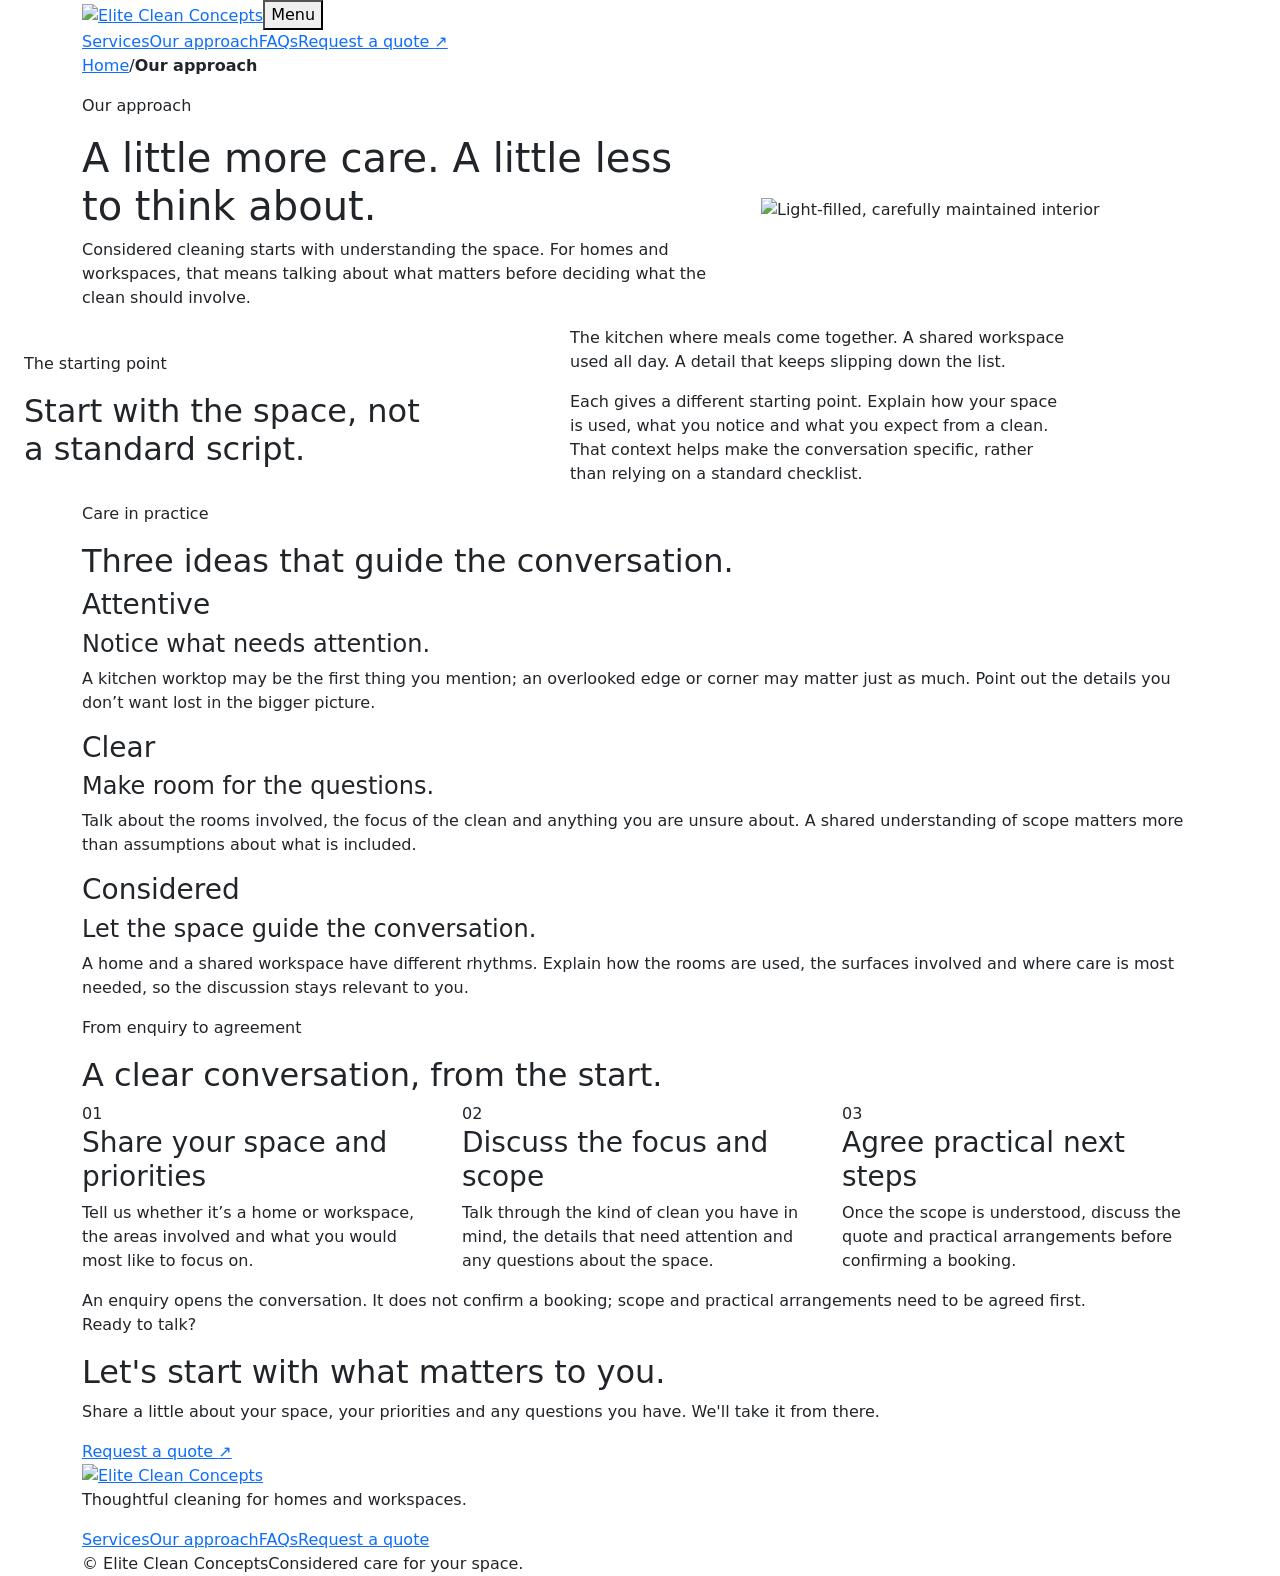
==== approach.html @ 55ba0b72 "base setup" ====
<!doctype html><html lang="en"><head><meta charset="utf-8"><meta name="viewport" content="width=device-width,initial-scale=1"><title>Our Approach | Elite Clean Concepts</title><link rel="preconnect" href="https://fonts.googleapis.com"><link href="https://fonts.googleapis.com/css2?family=Manrope:wght@400;500;600;700;800&display=swap" rel="stylesheet"><link href="https://cdn.jsdelivr.net/npm/bootstrap@5.3.3/dist/css/bootstrap.min.css" rel="stylesheet"><link rel="stylesheet" href="css/style.css"></head><body><header class="site-header"><div class="container-xl header-inner"><a class="brand" href="index.html"><img src="https://www.figma.com/api/mcp/asset/8593c156-5e65-4107-926a-e5ac390b68fe/544c6.png" alt="Elite Clean Concepts"></a><button class="menu-toggle" aria-expanded="false" aria-controls="main-nav"><span class="menu-lines"></span><span>Menu</span></button><nav id="main-nav" class="main-nav"><a href="services.html">Services</a><a class="active" href="approach.html">Our approach</a><a href="index.html#faqs">FAQs</a><a class="button button-primary" href="quote.html">Request a quote <span>↗</span></a></nav></div></header><main><section class="page-intro section-pad"><div class="container-xl"><p class="breadcrumb"><a href="index.html">Home</a><span>/</span><strong>Our approach</strong></p><div class="row align-items-center g-5"><div class="col-lg-7"><p class="eyebrow">Our approach</p><h1>A little more care. A little less to think about.</h1><p class="lead-copy">Considered cleaning starts with understanding the space. For homes and workspaces, that means talking about what matters before deciding what the clean should involve.</p></div><div class="col-lg-5"><img class="intro-image" src="https://www.figma.com/api/mcp/asset/8593c156-5e65-4107-926a-e5ac390b68fe/f0ed1.png" alt="Light-filled, carefully maintained interior"></div></div></div></section><section class="soft-section section-pad"><div class="container-xl row g-5 align-items-center"><div class="col-lg-5"><p class="eyebrow">The starting point</p><h2>Start with the space, not a standard script.</h2></div><div class="col-lg-6 offset-lg-1"><p class="large-copy">The kitchen where meals come together. A shared workspace used all day. A detail that keeps slipping down the list.</p><p class="body-copy">Each gives a different starting point. Explain how your space is used, what you notice and what you expect from a clean. That context helps make the conversation specific, rather than relying on a standard checklist.</p></div></div></section><section class="section-pad"><div class="container-xl"><div class="section-heading"><p class="eyebrow">Care in practice</p><h2>Three ideas that guide the conversation.</h2></div><div class="principle-row"><h3>Attentive</h3><div><h4>Notice what needs attention.</h4><p>A kitchen worktop may be the first thing you mention; an overlooked edge or corner may matter just as much. Point out the details you don’t want lost in the bigger picture.</p></div></div><div class="principle-row"><h3>Clear</h3><div><h4>Make room for the questions.</h4><p>Talk about the rooms involved, the focus of the clean and anything you are unsure about. A shared understanding of scope matters more than assumptions about what is included.</p></div></div><div class="principle-row"><h3>Considered</h3><div><h4>Let the space guide the conversation.</h4><p>A home and a shared workspace have different rhythms. Explain how the rooms are used, the surfaces involved and where care is most needed, so the discussion stays relevant to you.</p></div></div></div></section><section class="process-section section-pad"><div class="container-xl"><p class="eyebrow">From enquiry to agreement</p><h2>A clear conversation, from the start.</h2><div class="row g-4 process-grid"><div class="col-md-4"><div class="process-step"><span>01</span><h3>Share your space and priorities</h3><p>Tell us whether it’s a home or workspace, the areas involved and what you would most like to focus on.</p></div></div><div class="col-md-4"><div class="process-step"><span>02</span><h3>Discuss the focus and scope</h3><p>Talk through the kind of clean you have in mind, the details that need attention and any questions about the space.</p></div></div><div class="col-md-4"><div class="process-step"><span>03</span><h3>Agree practical next steps</h3><p>Once the scope is understood, discuss the quote and practical arrangements before confirming a booking.</p></div></div></div><div class="process-note">An enquiry opens the conversation. It does not confirm a booking; scope and practical arrangements need to be agreed first.</div></div></section><section class="section-pad"><div class="container-xl split-callout"><div><p class="eyebrow">Ready to talk?</p><h2>Let's start with what matters to you.</h2></div><div><p class="body-copy">Share a little about your space, your priorities and any questions you have. We'll take it from there.</p><a class="button button-primary" href="quote.html">Request a quote <span>↗</span></a></div></div></section></main><footer class="site-footer"><div class="container-xl"><div class="footer-top"><a class="brand footer-brand" href="index.html"><img src="https://www.figma.com/api/mcp/asset/8593c156-5e65-4107-926a-e5ac390b68fe/544c6.png" alt="Elite Clean Concepts"></a><p>Thoughtful cleaning for homes and workspaces.</p><nav><a href="services.html">Services</a><a href="approach.html">Our approach</a><a href="index.html#faqs">FAQs</a><a href="quote.html">Request a quote</a></nav></div><div class="footer-bottom"><span>© <span data-year></span> Elite Clean Concepts</span><span>Considered care for your space.</span></div></div></footer><script src="js/main.js"></script></body></html>
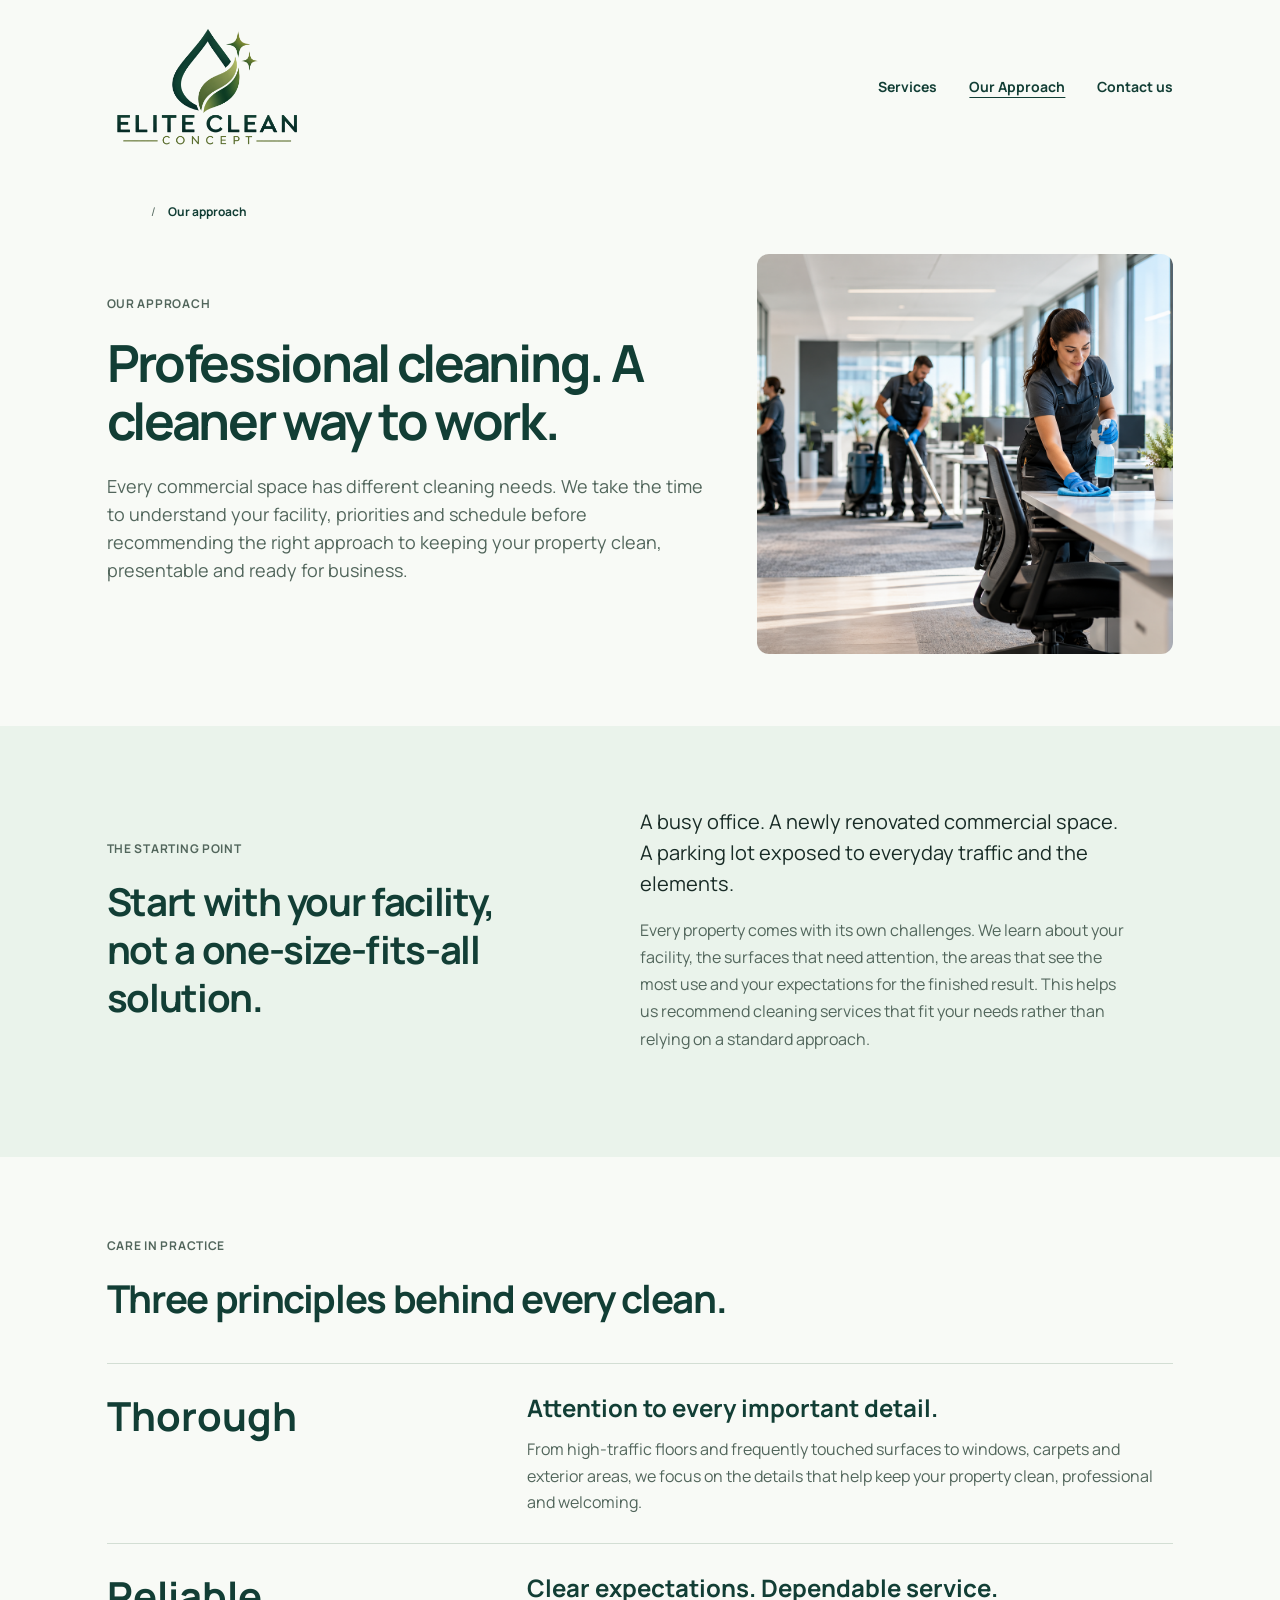
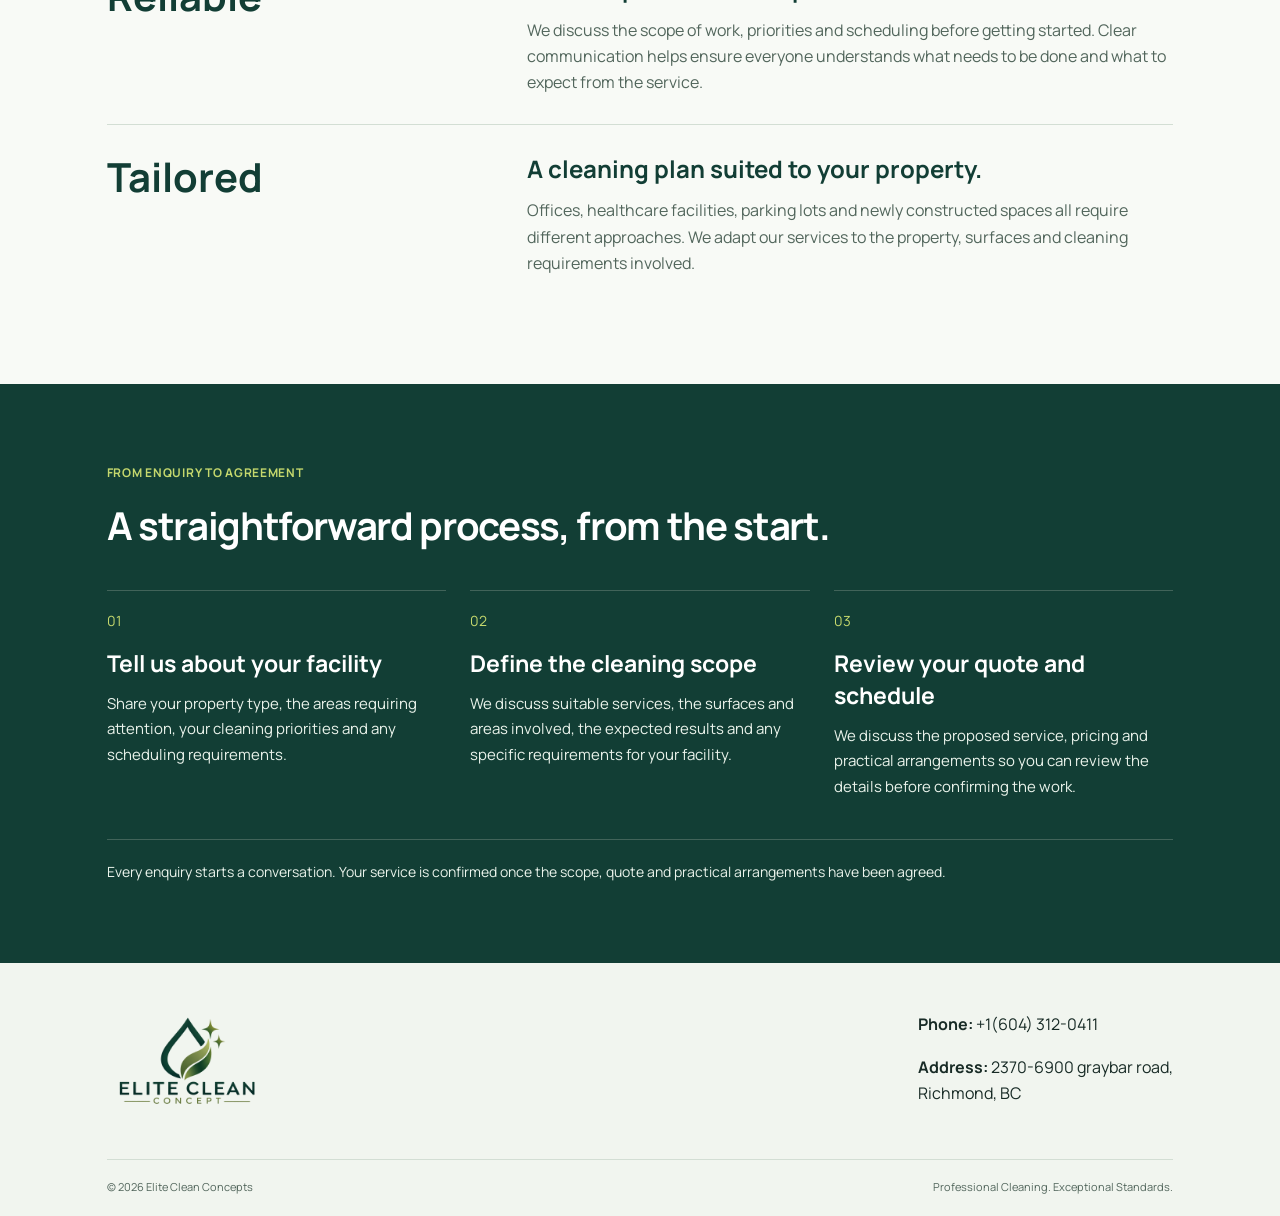
==== commit aeace54b: "designUpdated" ====
--- a/approach.html
+++ b/approach.html
@@ -1 +1,159 @@
-<!doctype html><html lang="en"><head><meta charset="utf-8"><meta name="viewport" content="width=device-width,initial-scale=1"><title>Our Approach | Elite Clean Concepts</title><link rel="preconnect" href="https://fonts.googleapis.com"><link href="https://fonts.googleapis.com/css2?family=Manrope:wght@400;500;600;700;800&display=swap" rel="stylesheet"><link href="https://cdn.jsdelivr.net/npm/bootstrap@5.3.3/dist/css/bootstrap.min.css" rel="stylesheet"><link rel="stylesheet" href="css/style.css"></head><body><header class="site-header"><div class="container-xl header-inner"><a class="brand" href="index.html"><img src="https://www.figma.com/api/mcp/asset/8593c156-5e65-4107-926a-e5ac390b68fe/544c6.png" alt="Elite Clean Concepts"></a><button class="menu-toggle" aria-expanded="false" aria-controls="main-nav"><span class="menu-lines"></span><span>Menu</span></button><nav id="main-nav" class="main-nav"><a href="services.html">Services</a><a class="active" href="approach.html">Our approach</a><a href="index.html#faqs">FAQs</a><a class="button button-primary" href="quote.html">Request a quote <span>↗</span></a></nav></div></header><main><section class="page-intro section-pad"><div class="container-xl"><p class="breadcrumb"><a href="index.html">Home</a><span>/</span><strong>Our approach</strong></p><div class="row align-items-center g-5"><div class="col-lg-7"><p class="eyebrow">Our approach</p><h1>A little more care. A little less to think about.</h1><p class="lead-copy">Considered cleaning starts with understanding the space. For homes and workspaces, that means talking about what matters before deciding what the clean should involve.</p></div><div class="col-lg-5"><img class="intro-image" src="https://www.figma.com/api/mcp/asset/8593c156-5e65-4107-926a-e5ac390b68fe/f0ed1.png" alt="Light-filled, carefully maintained interior"></div></div></div></section><section class="soft-section section-pad"><div class="container-xl row g-5 align-items-center"><div class="col-lg-5"><p class="eyebrow">The starting point</p><h2>Start with the space, not a standard script.</h2></div><div class="col-lg-6 offset-lg-1"><p class="large-copy">The kitchen where meals come together. A shared workspace used all day. A detail that keeps slipping down the list.</p><p class="body-copy">Each gives a different starting point. Explain how your space is used, what you notice and what you expect from a clean. That context helps make the conversation specific, rather than relying on a standard checklist.</p></div></div></section><section class="section-pad"><div class="container-xl"><div class="section-heading"><p class="eyebrow">Care in practice</p><h2>Three ideas that guide the conversation.</h2></div><div class="principle-row"><h3>Attentive</h3><div><h4>Notice what needs attention.</h4><p>A kitchen worktop may be the first thing you mention; an overlooked edge or corner may matter just as much. Point out the details you don’t want lost in the bigger picture.</p></div></div><div class="principle-row"><h3>Clear</h3><div><h4>Make room for the questions.</h4><p>Talk about the rooms involved, the focus of the clean and anything you are unsure about. A shared understanding of scope matters more than assumptions about what is included.</p></div></div><div class="principle-row"><h3>Considered</h3><div><h4>Let the space guide the conversation.</h4><p>A home and a shared workspace have different rhythms. Explain how the rooms are used, the surfaces involved and where care is most needed, so the discussion stays relevant to you.</p></div></div></div></section><section class="process-section section-pad"><div class="container-xl"><p class="eyebrow">From enquiry to agreement</p><h2>A clear conversation, from the start.</h2><div class="row g-4 process-grid"><div class="col-md-4"><div class="process-step"><span>01</span><h3>Share your space and priorities</h3><p>Tell us whether it’s a home or workspace, the areas involved and what you would most like to focus on.</p></div></div><div class="col-md-4"><div class="process-step"><span>02</span><h3>Discuss the focus and scope</h3><p>Talk through the kind of clean you have in mind, the details that need attention and any questions about the space.</p></div></div><div class="col-md-4"><div class="process-step"><span>03</span><h3>Agree practical next steps</h3><p>Once the scope is understood, discuss the quote and practical arrangements before confirming a booking.</p></div></div></div><div class="process-note">An enquiry opens the conversation. It does not confirm a booking; scope and practical arrangements need to be agreed first.</div></div></section><section class="section-pad"><div class="container-xl split-callout"><div><p class="eyebrow">Ready to talk?</p><h2>Let's start with what matters to you.</h2></div><div><p class="body-copy">Share a little about your space, your priorities and any questions you have. We'll take it from there.</p><a class="button button-primary" href="quote.html">Request a quote <span>↗</span></a></div></div></section></main><footer class="site-footer"><div class="container-xl"><div class="footer-top"><a class="brand footer-brand" href="index.html"><img src="https://www.figma.com/api/mcp/asset/8593c156-5e65-4107-926a-e5ac390b68fe/544c6.png" alt="Elite Clean Concepts"></a><p>Thoughtful cleaning for homes and workspaces.</p><nav><a href="services.html">Services</a><a href="approach.html">Our approach</a><a href="index.html#faqs">FAQs</a><a href="quote.html">Request a quote</a></nav></div><div class="footer-bottom"><span>© <span data-year></span> Elite Clean Concepts</span><span>Considered care for your space.</span></div></div></footer><script src="js/main.js"></script></body></html>
+<!doctype html>
+<html lang="en">
+    <head>
+        <meta charset="utf-8">
+        <meta name="viewport" content="width=device-width,initial-scale=1">
+        <title>Our Approach | Elite Clean Concepts</title>
+        <link rel="preconnect" href="https://fonts.googleapis.com">
+        <link href="https://fonts.googleapis.com/css2?family=Manrope:wght@400;500;600;700;800&display=swap" rel="stylesheet">
+        <link href="https://cdn.jsdelivr.net/npm/bootstrap@5.3.3/dist/css/bootstrap.min.css" rel="stylesheet">
+        <link rel="stylesheet" href="css/style.css">
+    </head>
+    <body>
+        <header class="site-header">
+            <div class="container-xl header-inner">
+                <a class="brand" href="index.html" aria-label="Elite Clean Concepts home">
+                <img src="./assets/eliteCleanConceptLogo.png" alt="Elite Clean Concepts"></a>
+                <button class="menu-toggle" aria-expanded="false" aria-controls="main-nav">
+                    <span class="menu-lines"></span>
+                    <span>Menu</span>
+                </button>
+                <nav id="main-nav" class="main-nav">
+                    <a href="services.html">Services</a>
+                    <a class="active" href="approach.html">Our Approach</a>
+                    <a href="ContactUs.html">Contact us </a>
+                </nav>
+            </div>
+        </header>
+
+        <main>
+            <section class="page-intro section-pad">
+                <div class="container-xl">
+                    <p class="breadcrumb">
+                        <a href="index.html">Home</a>
+                        <span>/</span><strong>Our approach</strong>
+                    </p>
+                    <div class="row align-items-center g-5">
+                        <div class="col-lg-7">
+                            <p class="eyebrow">Our approach</p>
+                            <h1>Professional cleaning. A cleaner way to work.</h1>
+                            <p class="lead-copy">Every commercial space has different cleaning needs. We take the time to understand your facility, priorities and schedule before recommending the right approach to keeping your property clean, presentable and ready for business.</p>
+                        </div>
+                        <div class="col-lg-5">
+                            <img class="intro-image" src="./assets/ourApproachHero.png" alt="Professionally maintained commercial workspace">
+                        </div>
+                    </div>
+                </div>
+            </section>
+
+            <section class="soft-section section-pad">
+                <div class="container-xl row g-5 align-items-center">
+                    <div class="col-lg-5">
+                        <p class="eyebrow">The starting point</p>
+                        <h2>Start with your facility, not a one-size-fits-all solution.</h2>
+                    </div>
+                    <div class="col-lg-6 offset-lg-1">
+                        <p class="large-copy">A busy office. A newly renovated commercial space. A parking lot exposed to everyday traffic and the elements.</p>
+                        <p class="body-copy">Every property comes with its own challenges. We learn about your facility, the surfaces that need attention, the areas that see the most use and your expectations for the finished result. This helps us recommend cleaning services that fit your needs rather than relying on a standard approach.</p>
+                    </div>
+                </div>
+            </section>
+
+            <section class="section-pad">
+                <div class="container-xl">
+                    <div class="section-heading">
+                        <p class="eyebrow">Care in practice</p>
+                        <h2>Three principles behind every clean.</h2>
+                    </div>
+                    <div class="principle-row">
+                        <h3>Thorough</h3>
+                        <div>
+                            <h4>Attention to every important detail.</h4>
+                            <p>From high-traffic floors and frequently touched surfaces to windows, carpets and exterior areas, we focus on the details that help keep your property clean, professional and welcoming.</p>
+                        </div>
+                    </div>
+                    <div class="principle-row">
+                        <h3>Reliable</h3>
+                        <div>
+                            <h4>Clear expectations. Dependable service.</h4>
+                            <p>We discuss the scope of work, priorities and scheduling before getting started. Clear communication helps ensure everyone understands what needs to be done and what to expect from the service.</p>
+                        </div>
+                    </div>
+                    <div class="principle-row">
+                        <h3>Tailored</h3>
+                        <div>
+                            <h4>A cleaning plan suited to your property.</h4>
+                            <p>Offices, healthcare facilities, parking lots and newly constructed spaces all require different approaches. We adapt our services to the property, surfaces and cleaning requirements involved.</p>
+                        </div>
+                    </div>
+                </div>
+            </section>
+
+            <section class="process-section section-pad">
+                <div class="container-xl">
+                    <p class="eyebrow">From enquiry to agreement</p>
+                    <h2>A straightforward process, from the start.</h2>
+                    <div class="row g-4 process-grid">
+                        <div class="col-md-4">
+                            <div class="process-step">
+                                <span>01</span>
+                                <h3>Tell us about your facility</h3>
+                                <p>Share your property type, the areas requiring attention, your cleaning priorities and any scheduling requirements.</p>
+                            </div>
+                        </div>
+                        <div class="col-md-4">
+                            <div class="process-step">
+                                <span>02</span>
+                                <h3>Define the cleaning scope</h3>
+                                <p>We discuss suitable services, the surfaces and areas involved, the expected results and any specific requirements for your facility.</p>
+                            </div>
+                        </div>
+                        <div class="col-md-4">
+                            <div class="process-step">
+                                <span>03</span>
+                                <h3>Review your quote and schedule</h3>
+                                <p>We discuss the proposed service, pricing and practical arrangements so you can review the details before confirming the work.</p>
+                            </div>
+                        </div>
+                    </div>
+                    <div class="process-note">Every enquiry starts a conversation. Your service is confirmed once the scope, quote and practical arrangements have been agreed.</div>
+                </div>
+            </section>
+        </main>
+
+<footer class="site-footer">
+    <div class="container-xl">
+        <div class="footer-top">
+            <div>
+                <a class="brand footer-brand" href="index.html">
+                    <img src="./assets/eliteCleanConceptLogo.png"
+                         alt="Elite Clean Concepts">
+                </a>
+            </div>
+
+            <div class="footer-right">
+
+                <div class="footer-contact">
+                    <p>
+                        <strong>Phone:</strong>
+                        +1(604) 312-0411
+                    </p>
+                    <p>
+                        <strong>Address:</strong>
+                        2370-6900 graybar road, <br>Richmond, BC
+                    </p>
+                </div>
+            </div>
+        </div>
+
+        <div class="footer-bottom">
+            <span>
+                © <span data-year></span> Elite Clean Concepts
+            </span>
+            <span>Professional Cleaning. Exceptional Standards.</span>
+        </div>
+    </div>
+</footer>
+            <script src="js/main.js"></script>
+        </body>
+        </html>
--- a/css/style.css
+++ b/css/style.css
@@ -0,0 +1,174 @@
+:root{--pine:#123e35;--pine-dark:#0c3029;--muted:#52665c;--ink:#182b26;--paper:#f8faf6;--pale:#eaf3eb;--line:#d3ded4;--lime:#c5d86d;--white:#fff;--radius:12px;--container:1200px}
+*{box-sizing:border-box}
+html{scroll-behavior:smooth;scroll-padding-top:24px}
+body{margin:0;background:var(--paper);color:var(--ink);font-family:'Manrope',sans-serif;font-size:16px;line-height:1.65}
+a{color:inherit;text-decoration:none}
+img{max-width:100%;display:block}
+.container-xl{max-width:1440px;padding-left:clamp(20px,8.33vw,120px);padding-right:clamp(20px,8.33vw,120px)}
+.site-header{background:var(--paper);position:relative;z-index:10}
+.header-inner{min-height:174px;display:flex;align-items:center;justify-content:space-between;gap:32px}
+.brand{display:block;flex:0 0 200px;width:200px;height:150px;overflow:hidden}
+.brand img{width:100%;height:100%;object-fit:contain}
+.main-nav{display:flex;align-items:center;gap:clamp(20px,2.5vw,36px)}
+.main-nav>a:not(.button){font-size:14px;font-weight:700;color:var(--pine);white-space:nowrap;padding:10px 0}
+.main-nav>a.active:not(.button){text-decoration:underline;text-underline-offset:5px}
+.menu-toggle{display:none;border:0;background:transparent;color:var(--pine);font:inherit;font-size:12px;align-items:center;flex-direction:column;gap:4px;padding:12px}
+.menu-lines,.menu-lines:before,.menu-lines:after{display:block;width:23px;height:2px;background:var(--pine);content:'';position:relative}
+.menu-lines:before{position:absolute;top:-7px}
+.menu-lines:after{position:absolute;top:7px}
+.button{display:inline-flex;align-items:center;justify-content:center;gap:20px;padding:15px 24px;border-radius:8px;font-size:14px;font-weight:700;line-height:1.5;transition:background .2s,color .2s,transform .2s;border:1px solid transparent}
+.button:hover{transform:translateY(-1px)}
+.button span{font-size:19px;line-height:1}
+.button-primary{background:var(--pine);color:white}
+.button-primary:hover{background:var(--pine-dark);color:white}
+.button-outline{border-color:var(--pine);color:var(--pine);background:transparent}
+.button-outline:hover{background:var(--pine);color:white}
+.button-light{background:var(--paper);color:var(--pine)}
+.section-pad{padding-top:80px;padding-bottom:80px}
+.home-hero{padding-top:40px;padding-bottom:80px}
+.eyebrow{margin:0 0 20px;color:var(--muted);font-size:12px;font-weight:700;letter-spacing:.06em;line-height:1.5;text-transform:uppercase}
+.hero-copy h1,.page-intro h1,.quote-copy h1{font-size:clamp(42px,4vw,56px);line-height:1.14;letter-spacing:-.045em;font-weight:700;color:var(--pine);margin:0 0 24px}
+.lead-copy{font-size:clamp(18px,1.4vw,20px);line-height:1.55;color:var(--muted);max-width:620px;margin:0 0 28px}
+.hero-actions{display:flex;align-items:center;flex-wrap:wrap;gap:26px}
+.text-link{display:inline-flex;gap:12px;align-items:center;color:var(--pine);font-size:14px;font-weight:700}
+.text-link span{font-size:20px;transition:transform .2s}
+.text-link:hover span{transform:translateX(4px)}
+.trust-note{display:flex;align-items:center;gap:10px;color:var(--muted);font-size:12px;margin-top:42px}
+.trust-dot{width:8px;height:8px;background:var(--lime);border-radius:50%}
+.hero-image-wrap{position:relative}
+.hero-image{width:100%;height:clamp(360px,38vw,500px);object-fit:cover;border-radius:var(--radius)}
+.image-caption{display:flex;justify-content:space-between;gap:16px;color:var(--muted);font-size:11px;padding-top:12px}
+.soft-section{background:var(--pale)}
+h2{font-size:clamp(30px,3vw,40px);line-height:1.25;letter-spacing:-.035em;font-weight:700;color:var(--pine);margin:0 0 20px}
+.body-copy{font-size:16px;line-height:1.7;color:var(--muted);margin:0 0 24px}
+.large-copy{font-size:20px;line-height:1.55;color:var(--ink);margin:0 0 18px}
+.section-heading{margin-bottom:40px}
+.image-card{height:100%;background:var(--paper);border-radius:var(--radius);overflow:hidden}
+.image-card>img{width:100%;height:280px;object-fit:cover}
+.image-card-content{padding:30px}
+.image-card-content .text-link {color: var(--pine);}
+.image-card-content .eyebrow{margin-bottom:12px}
+.image-card h3,.service-detail h2{font-size:28px;line-height:1.3;color:var(--pine);font-weight:700;margin:0 0 14px}
+.image-card-content p:not(.eyebrow){color:var(--muted);font-size:15px;margin-bottom:20px}
+.principles-preview .button{margin-top:8px}
+.principle-mini{display:grid;grid-template-columns:54px 1fr;gap:20px;padding:25px 0;border-top:1px solid var(--line)}
+.principle-mini>span{color:var(--muted);font-size:13px}
+.principle-mini h3{color:var(--pine);font-size:23px;font-weight:700;margin:0 0 6px}
+.principle-mini p{color:var(--muted);margin:0;font-size:15px}
+.faq-section{background:var(--pine-dark)}
+.faq-section p,a{color:var(--paper)}
+.faq-section h2{color:var(--lime)}
+.text-link {color: var(--paper);}
+.clean-accordion .accordion-item{background:transparent;border:0;border-bottom:1px solid var(--paper);border-radius:0}
+.clean-accordion .accordion-button{padding:23px 36px 23px 0;background:transparent;color:var(--lime);box-shadow:none;font-size:18px;font-weight:700}
+.clean-accordion .accordion-button:focus{box-shadow:none;}
+.clean-accordion .accordion-button:after{background-size:16px;width:16px;height:16px;color:#c5d86d;}
+.clean-accordion .accordion-body{padding:0 30px 24px 0;color:var(--paper);font-size:15px;line-height:1.7}
+.cta-band{background:var(--pine);color:white;padding:56px 0}
+.cta-inner{display:flex;align-items:center;justify-content:space-between;gap:36px}
+.cta-band .eyebrow{color:var(--lime);margin-bottom:12px}
+.cta-band h2{color:white;margin-bottom:8px}
+.cta-band p:not(.eyebrow){color:var(--pale);margin:0}
+.site-footer{background:#f1f5ef;padding:48px 0 20px}
+.footer-top{display:grid;grid-template-columns:180px 1fr auto;gap:32px;align-items:center;padding-bottom:36px}
+.footer-brand{width:160px;height:100px;flex-basis:160px}
+.footer-top>p{color:var(--muted);font-size:14px;margin:0}
+.footer-top nav{display:flex;gap:20px;flex-wrap:wrap}
+.footer-top nav a{font-size:12px;color:var(--pine);font-weight:700}
+.footer-bottom{border-top:1px solid var(--line);padding-top:18px;display:flex;justify-content:space-between;gap:20px;color:var(--muted);font-size:11px}
+.breadcrumb{display:flex;gap:12px;align-items:center;font-size:12px;color:var(--muted);margin:0 0 32px}
+.breadcrumb strong{color:var(--pine);font-weight:700}
+.breadcrumb a:hover{text-decoration:underline}
+.page-intro{padding-top:28px;padding-bottom:72px}
+.page-intro .eyebrow{margin-bottom:20px}
+.intro-image{width:100%;height:400px;object-fit:cover;border-radius:var(--radius)}
+.service-detail{background:#fff;border-radius:var(--radius);overflow:hidden;height:100%}
+.service-detail>img{width:100%;height:300px;object-fit:cover}
+.service-detail-copy{padding:32px}
+.service-detail-copy .eyebrow{margin-bottom:12px}
+.check-list{padding:0;list-style:none;margin:24px 0}
+.check-list li{position:relative;padding:12px 0 12px 24px;border-top:1px solid var(--line);color:var(--muted);font-size:14px}
+.check-list li:before{content:'✓';position:absolute;left:0;color:var(--pine);font-weight:700}
+.split-callout{display:grid;grid-template-columns:1fr 1fr;gap:80px;align-items:center}
+.split-callout h2{max-width:480px}
+.split-callout .body-copy{max-width:540px}
+.principle-row{display:grid;grid-template-columns:340px 1fr;gap:80px;align-items:start;padding:28px 0;border-top:1px solid var(--line)}
+.principle-row h3{font-size:40px;line-height:1.2;color:var(--pine);margin:0;font-weight:700}
+.principle-row h4{font-size:24px;line-height:1.35;color:var(--pine);font-weight:700;margin:0 0 12px}
+.principle-row p{max-width:700px;font-size:16px;line-height:1.65;color:var(--muted);margin:0}
+.process-section{background:var(--pine);color:white}
+.process-section h2{color:white;margin-bottom:40px}
+.process-section .eyebrow{color:var(--lime)}
+.process-step{height:100%;border-top:1px solid #416359;padding-top:18px}
+.process-step>span{display:block;color:var(--lime);font-size:14px;margin-bottom:14px}
+.process-step h3{font-size:23px;line-height:1.4;color:white;font-weight:700;margin:0 0 12px}
+.process-step p{font-size:15px;line-height:1.7;color:var(--pale);margin:0}
+.process-note{border-top:1px solid #416359;margin-top:40px;padding-top:20px;color:var(--pale);font-size:14px}
+.quote-layout{padding-top:28px}.quote-copy{padding-right:35px}
+.quote-form{background:#fff;border-radius:var(--radius);padding:clamp(24px,4vw,44px)}
+.form-heading{margin-bottom:28px}
+.form-heading h2{font-size:28px;margin-bottom:6px}
+.form-heading p,.form-note{color:var(--muted);font-size:12px;margin:0}
+.form-label{font-size:13px;color:var(--pine);font-weight:700;margin-bottom:8px}
+.form-control,.form-select{border:1px solid #cbd7cc;border-radius:6px;min-height:48px;font:inherit;font-size:14px;background-color:#fff}
+.form-control:focus,.form-select:focus{border-color:var(--pine);box-shadow:0 0 0 .2rem rgba(18,62,53,.12)}
+textarea.form-control{min-height:130px;resize:vertical}
+.quote-aside{display:flex;gap:16px;border-top:1px solid var(--line);padding:18px 0}
+.quote-aside span{color:var(--muted);font-size:12px}
+.quote-aside p{margin:0;color:var(--pine);font-size:14px;font-weight:600}
+.form-note{margin-top:12px;line-height:1.6}
+.form-feedback{font-size:13px;color:var(--pine);margin-top:10px}
+.footer-top {display: flex;justify-content: space-between;align-items: flex-start;}
+.footer-right {display: flex;flex-direction: column;align-items: flex-end;gap: 16px;margin-left: auto;}
+.footer-right nav {display: flex;justify-content: flex-end;gap: 24px;}
+
+@media(max-width:991.98px){
+    .container-xl{padding-left:28px;padding-right:28px}
+    .header-inner{min-height:130px}
+    .brand{height:104px;width:150px;flex-basis:150px}
+    .menu-toggle{display:flex}
+    .main-nav{display:none;position:absolute;top:100%;left:0;right:0;padding:22px 28px 28px;background:var(--paper);border-top:1px solid var(--line);box-shadow:0 12px 20px #123e3510;align-items:stretch;flex-direction:column;gap:10px}
+    .main-nav.open{display:flex}
+    .main-nav>a:not(.button){padding:10px 0}
+    .main-nav .button{align-self:flex-start}
+    .home-hero{padding-top:28px}
+    .hero-image{height:400px}
+    .section-pad{padding-top:64px;padding-bottom:64px;}
+    .principle-row{grid-template-columns:240px 1fr;gap:40px}
+    .footer-top{grid-template-columns:150px 1fr}
+    .footer-top nav{grid-column:1/-1}
+    .footer-brand{width:140px;height:90px}
+    .split-callout{gap:40px}
+    .page-intro{padding-top:20px}}
+@media(max-width:767.98px){
+    .container-xl{padding-left:20px;padding-right:20px}
+    .header-inner{min-height:112px}
+    .brand{width:130px;height:92px;flex-basis:130px}
+    .home-hero{padding-top:20px;padding-bottom:56px}
+    .hero-copy h1,.page-intro h1,.quote-copy h1{font-size:40px;line-height:1.16}
+    .lead-copy{font-size:18px;line-height:1.65}
+    .hero-actions{align-items:flex-start;flex-direction:column;gap:18px}
+    .trust-note{margin-top:28px}
+    .hero-image{height:320px}
+    .section-pad{padding-top:56px;padding-bottom:56px}
+    .eyebrow{margin-bottom:16px}
+    .image-card>img{height:230px}
+    .image-card-content,.service-detail-copy{padding:24px}
+    .image-card h3,.service-detail h2{font-size:25px}
+    .cta-inner{align-items:flex-start;flex-direction:column}
+    .cta-band{padding:44px 0}.footer-top{grid-template-columns:1fr;gap:16px;padding-bottom:28px}
+    .footer-brand{width:130px;height:86px}
+    .footer-top nav{grid-column:auto;gap:14px 22px}
+    .footer-bottom{flex-direction:column;gap:6px}
+    .intro-image{height:300px}
+    .page-intro{padding-bottom:56px}
+    .principle-row{grid-template-columns:1fr;gap:12px;padding:24px 0}
+    .principle-row h3{font-size:32px}
+    .principle-row h4{font-size:21px}
+    .process-grid{row-gap:28px}
+    .split-callout{grid-template-columns:1fr;gap:8px}
+    .quote-layout{padding-top:20px}
+    .quote-copy{padding-right:12px}
+    .quote-form{padding:24px 20px}
+    .breadcrumb{margin-bottom:26px}}
+@media(prefers-reduced-motion:reduce){html{scroll-behavior:auto}*,*:before,*:after{transition:none!important}}
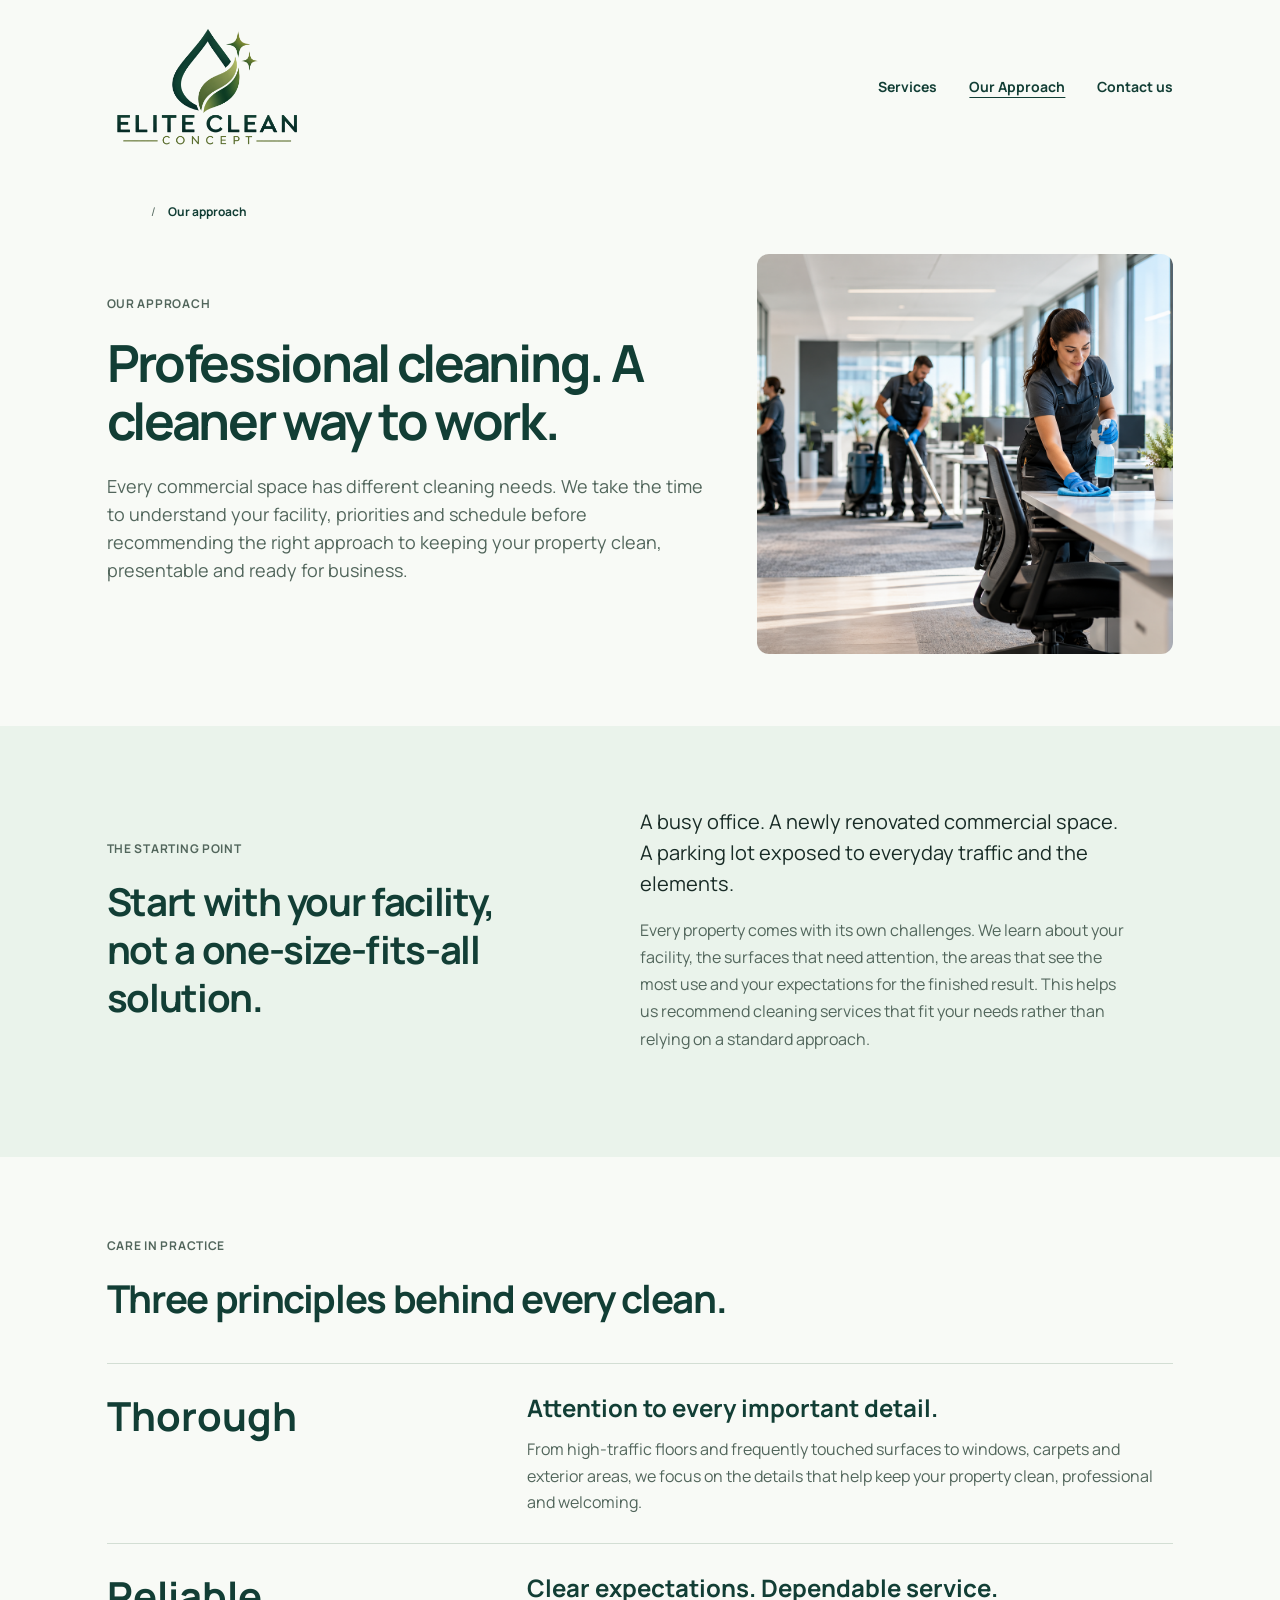
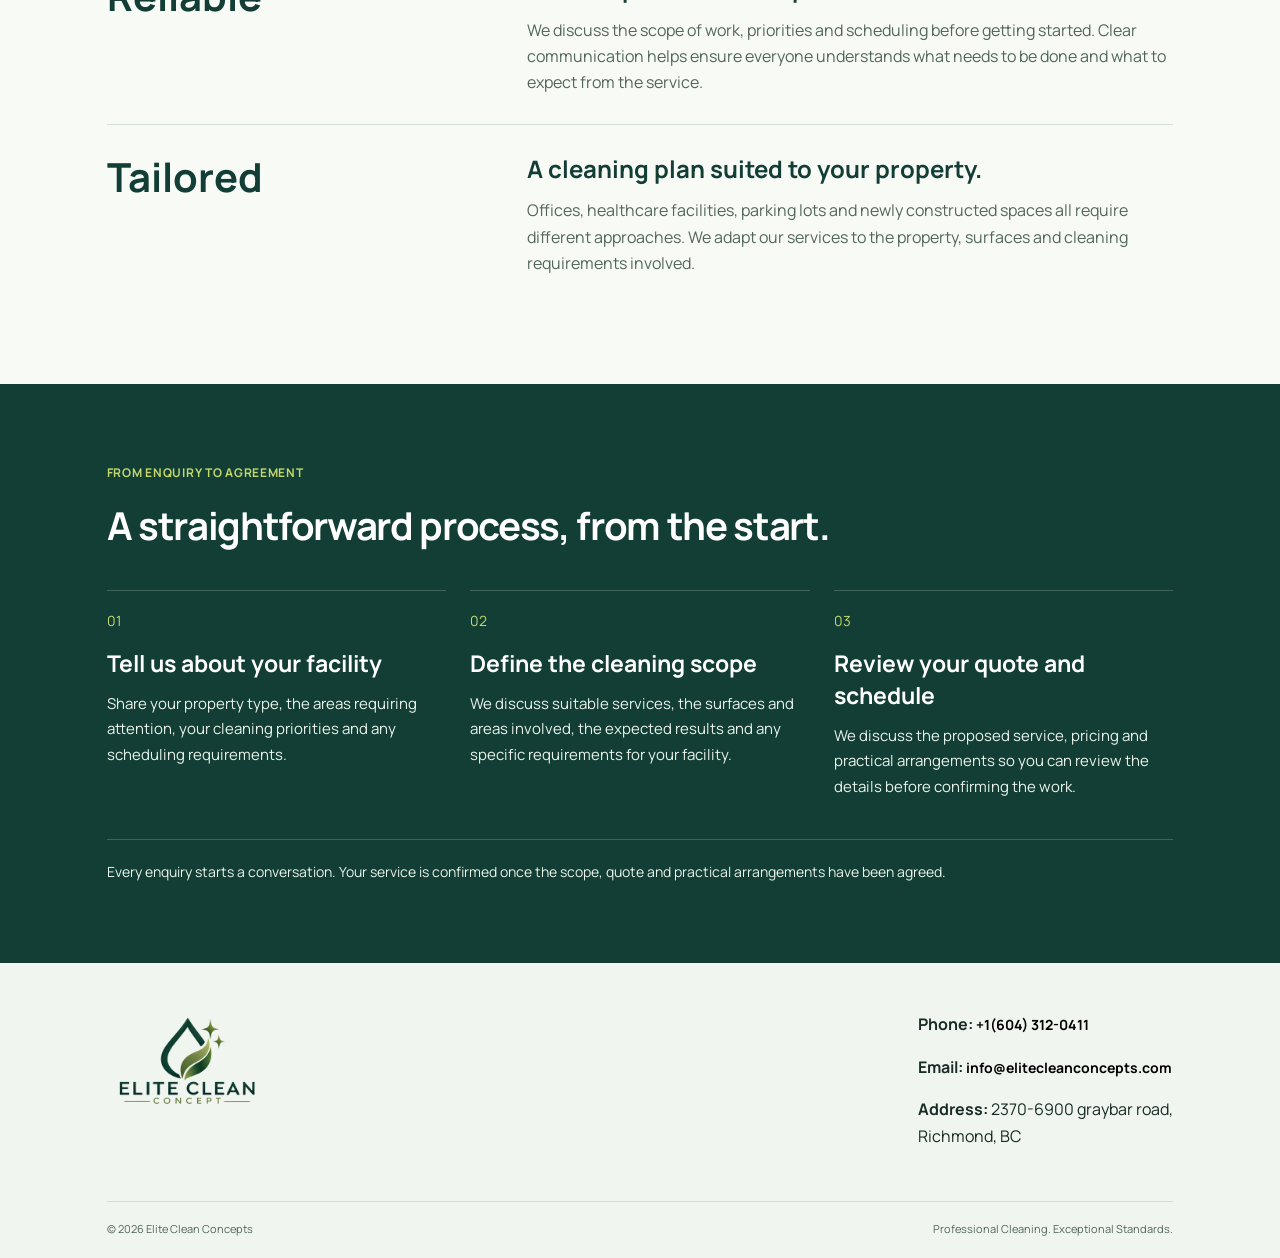
==== commit c343e7e0: "Update approach.html" ====
--- a/approach.html
+++ b/approach.html
@@ -136,7 +136,15 @@
                 <div class="footer-contact">
                     <p>
                         <strong>Phone:</strong>
+                        <a class="text-link foo" href="tel:+16043120411">
                         +1(604) 312-0411
+                        </a>
+                    </p>
+                    <p>
+                        <strong>Email:</strong>
+                        <a class="text-link foo" href="mailto:info@elitecleanconcepts.com">
+                        info@elitecleanconcepts.com
+                        </a>
                     </p>
                     <p>
                         <strong>Address:</strong>
--- a/css/style.css
+++ b/css/style.css
@@ -33,6 +33,7 @@
 .text-link{display:inline-flex;gap:12px;align-items:center;color:var(--pine);font-size:14px;font-weight:700}
 .text-link span{font-size:20px;transition:transform .2s}
 .text-link:hover span{transform:translateX(4px)}
+.text-link.foo {color:black}
 .trust-note{display:flex;align-items:center;gap:10px;color:var(--muted);font-size:12px;margin-top:42px}
 .trust-dot{width:8px;height:8px;background:var(--lime);border-radius:50%}
 .hero-image-wrap{position:relative}
